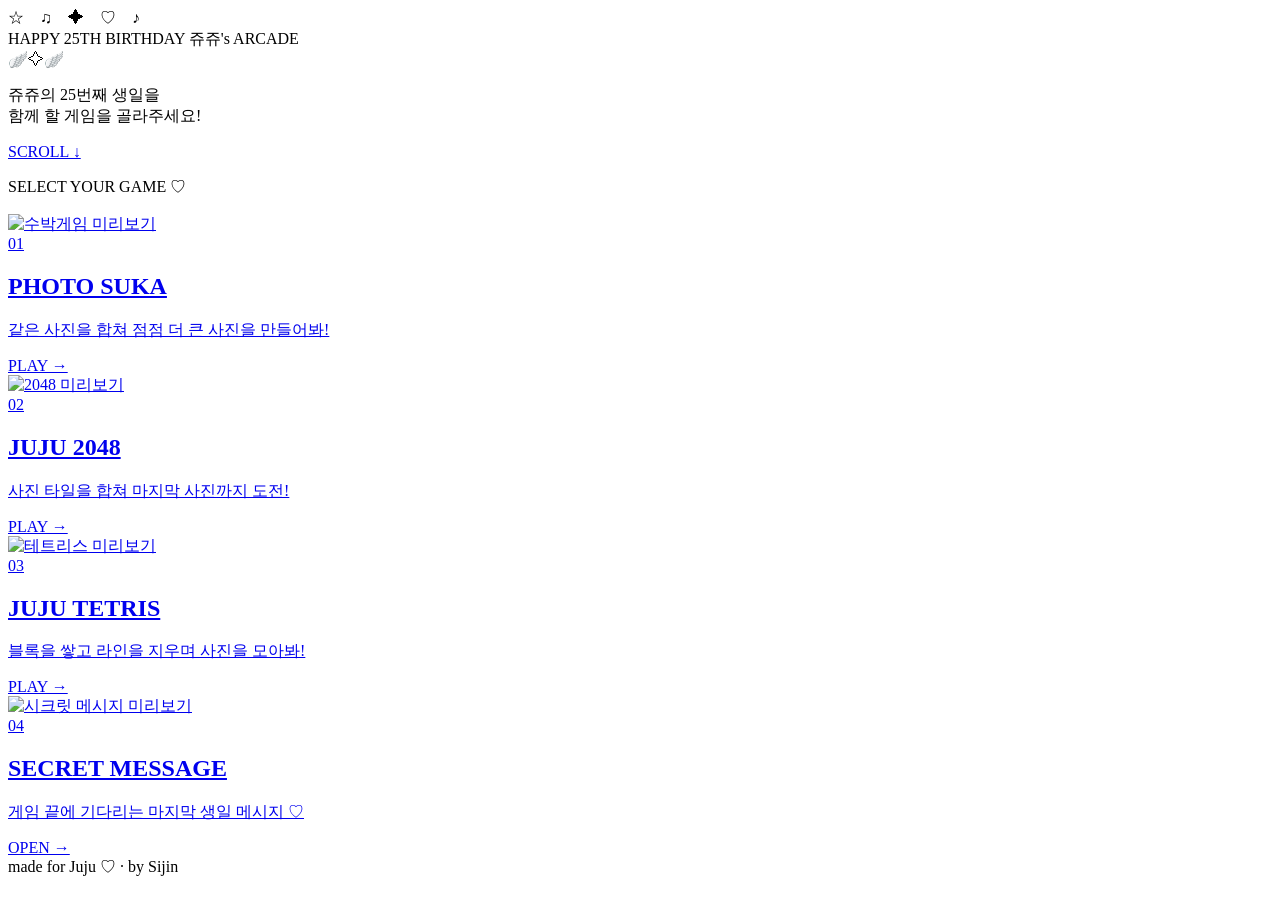
==== index.html @ b715dfc4 "Add initial HTML structure for Juju's ArcadeUP" ====
<!doctype html>
<html lang="ko">
<head>
<meta charset="utf-8">
<meta name="viewport" content="width=device-width,initial-scale=1">
<meta name="theme-color" content="#cbe9eb">
<title>쥬쥬's Arcade</title>
<link rel="stylesheet" href="style.css">
</head>
<body class="home-page">
<main class="home-wrap">
  <section class="home-cover" aria-labelledby="homeTitle">
    <div class="sparkles" aria-hidden="true">☆　♫　✦　♡　♪</div>
    <div class="home-logo" id="homeTitle">
      <span class="logo-small">HAPPY 25TH BIRTHDAY</span>
      <span class="logo-main">쥬쥬's</span>
      <span class="logo-arcade">ARCADE</span>
    </div>
    <div class="cranes" aria-hidden="true"><span>🪽</span><span>✧</span><span>🪽</span></div>
    <p class="home-copy">쥬쥬의 25번째 생일을<br>함께 할 게임을 골라주세요!</p>
    <a class="scroll-hint" href="#arcadeMenu">SCROLL ↓</a>
  </section>

  <section id="arcadeMenu" class="arcade-menu" aria-label="게임 선택">
    <p class="menu-kicker">SELECT YOUR GAME ♡</p>

    <a class="arcade-box" href="suika.html">
      <div class="arcade-thumb"><img src="game-assets/suika_11.jpg" alt="수박게임 미리보기"></div>
      <div class="arcade-text"><span class="arcade-no">01</span><h2>PHOTO SUKA</h2><p>같은 사진을 합쳐 점점 더 큰 사진을 만들어봐!</p><span class="enter">PLAY →</span></div>
    </a>

    <a class="arcade-box" href="2048.html">
      <div class="arcade-thumb"><img src="game-assets/final_2048.jpg" alt="2048 미리보기"></div>
      <div class="arcade-text"><span class="arcade-no">02</span><h2>JUJU 2048</h2><p>사진 타일을 합쳐 마지막 사진까지 도전!</p><span class="enter">PLAY →</span></div>
    </a>

    <a class="arcade-box" href="tetris.html">
      <div class="arcade-thumb"><img src="game-assets/tetris_12.jpg" alt="테트리스 미리보기"></div>
      <div class="arcade-text"><span class="arcade-no">03</span><h2>JUJU TETRIS</h2><p>블록을 쌓고 라인을 지우며 사진을 모아봐!</p><span class="enter">PLAY →</span></div>
    </a>

    <a class="arcade-box secret-box" href="secret.html">
      <div class="arcade-thumb"><img src="game-assets/secret_person.jpg" alt="시크릿 메시지 미리보기"></div>
      <div class="arcade-text"><span class="arcade-no">04</span><h2>SECRET MESSAGE</h2><p>게임 끝에 기다리는 마지막 생일 메시지 ♡</p><span class="enter">OPEN →</span></div>
    </a>
  </section>

  <footer class="home-footer">made for Juju ♡ · by Sijin</footer>
</main>
</body>
</html>
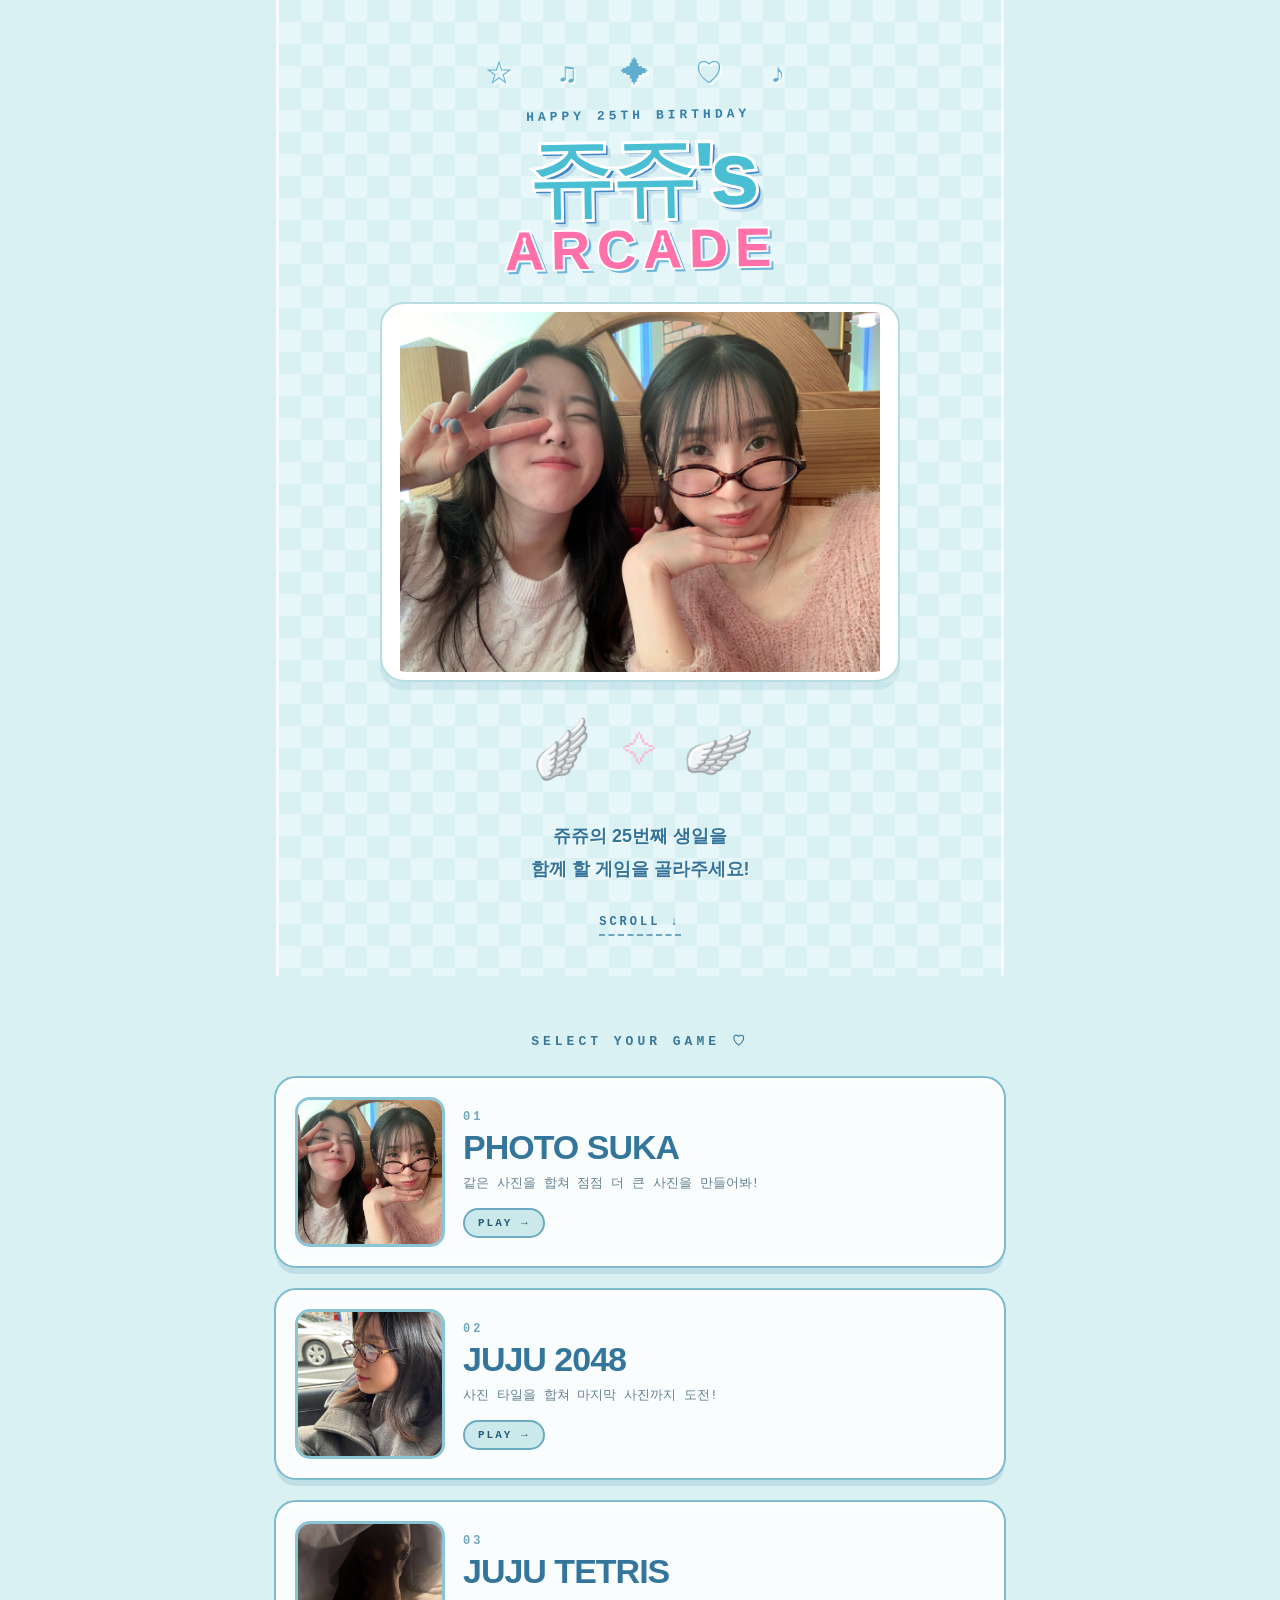
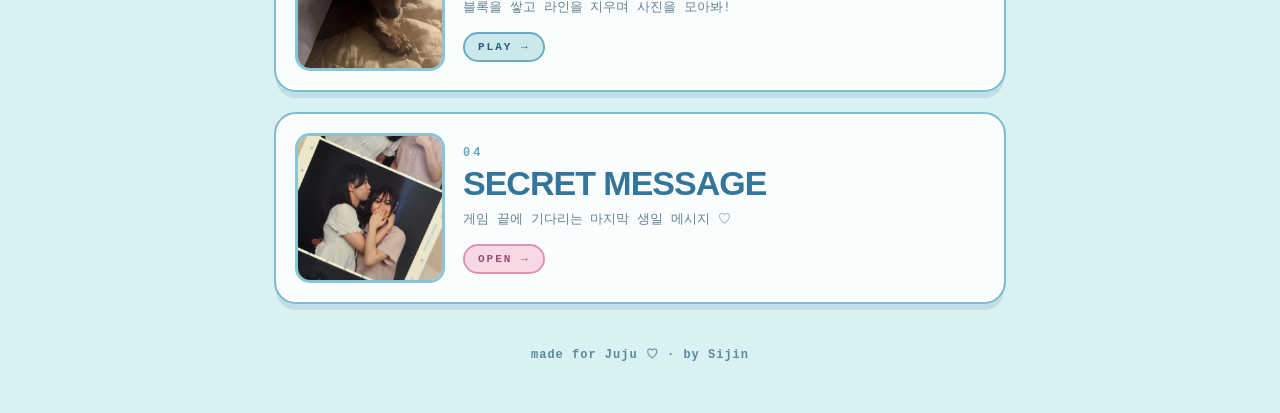
==== commit 597cfdd4: "Add files via upload" ====
--- a/index.html
+++ b/index.html
@@ -16,6 +16,7 @@
       <span class="logo-main">쥬쥬's</span>
       <span class="logo-arcade">ARCADE</span>
     </div>
+    <div class="home-photo"><img src="game-assets/home_hero.jpg" alt="쥬쥬 생일 사진"></div>
     <div class="cranes" aria-hidden="true"><span>🪽</span><span>✧</span><span>🪽</span></div>
     <p class="home-copy">쥬쥬의 25번째 생일을<br>함께 할 게임을 골라주세요!</p>
     <a class="scroll-hint" href="#arcadeMenu">SCROLL ↓</a>
--- a/style.css
+++ b/style.css
@@ -0,0 +1,45 @@
+
+:root{--accent:rgb(203,233,235);--accent-dark:#78b9c3;--ink:#17323a;--paper:#fffdf8;--panel:#f8fbfb;--line:#17323a;--muted:#698087;--shadow:#17323a;}
+*{box-sizing:border-box}html,body{margin:0;min-height:100%;font-family:"Courier New",ui-monospace,monospace;color:var(--ink);background:#f6faf9}body{background-image:linear-gradient(rgba(203,233,235,.23) 1px,transparent 1px),linear-gradient(90deg,rgba(203,233,235,.23) 1px,transparent 1px);background-size:22px 22px}.site{width:min(980px,calc(100% - 24px));margin:18px auto 36px}.topbar{border:3px solid var(--line);background:var(--paper);box-shadow:5px 5px 0 var(--shadow);padding:14px 16px;display:flex;gap:12px;align-items:center;justify-content:space-between;flex-wrap:wrap}.brand{font-weight:900;font-size:clamp(20px,4vw,30px);letter-spacing:-1px}.brand small{display:block;font-size:11px;letter-spacing:2px;color:var(--muted);margin-top:2px}.nav{display:flex;gap:7px;flex-wrap:wrap}.nav a{color:var(--ink);text-decoration:none;border:2px solid var(--line);padding:8px 10px;background:#fff;font-weight:700;font-size:12px}.nav a.active,.nav a:hover{background:var(--accent)}.page{margin-top:18px}.hero{display:flex;justify-content:space-between;align-items:end;gap:18px;margin:0 2px 14px;flex-wrap:wrap}.hero h1{margin:0;font-size:clamp(24px,6vw,42px);line-height:1}.hero p{margin:6px 0 0;color:var(--muted);font-size:13px;max-width:620px}.badge{border:2px solid var(--line);background:var(--accent);padding:7px 10px;font-weight:800;font-size:12px}.game-layout{display:grid;grid-template-columns:minmax(0,1fr) 250px;gap:16px;align-items:start}.card{border:3px solid var(--line);background:var(--paper);box-shadow:5px 5px 0 var(--shadow);padding:14px}.game-card{display:flex;justify-content:center;overflow:hidden}.side h2{font-size:14px;margin:2px 0 10px}.scoreline{display:grid;grid-template-columns:1fr 1fr;gap:8px;margin-bottom:12px}.scorebox{border:2px solid var(--line);background:var(--accent);padding:10px;text-align:center}.scorebox span{display:block;font-size:10px;color:var(--muted);font-weight:700}.scorebox strong{font-size:20px}.btn{font:inherit;font-weight:800;border:2px solid var(--line);background:#fff;color:var(--ink);padding:10px 12px;cursor:pointer;box-shadow:2px 2px 0 var(--shadow)}.btn:hover,.btn:focus{background:var(--accent)}.btn:active{transform:translate(2px,2px);box-shadow:none}.help{font-size:12px;line-height:1.55;color:var(--muted)}.thumbrow{display:flex;gap:8px;align-items:center;margin:10px 0}.thumb{width:54px;height:54px;object-fit:cover;border:2px solid var(--line);border-radius:50%;background:#fff}.pixel-canvas{display:block;width:min(100%,430px);height:auto;background:#eaf6f7;border:3px solid var(--line);touch-action:none}.photo-card{margin-top:12px;border:2px solid var(--line);padding:8px;background:#fff}.photo-card img{display:block;width:100%;aspect-ratio:1/1;object-fit:cover}.photo-card .caption{text-align:center;font-weight:800;font-size:11px;padding:7px 0 1px}.footer{text-align:center;color:var(--muted);font-size:11px;margin-top:22px}.mobile-controls{display:none;grid-template-columns:repeat(3,1fr);gap:7px;margin-top:12px}.mobile-controls .wide{grid-column:span 3}.tile-board{width:min(92vw,430px);aspect-ratio:1;border:3px solid var(--line);background:#b8d7da;padding:8px;display:grid;grid-template-columns:repeat(4,1fr);gap:8px;touch-action:none}.tile{border:2px solid rgba(23,50,58,.9);background:#fff;position:relative;overflow:hidden;display:flex;align-items:center;justify-content:center}.tile.empty{background:rgba(255,255,255,.45);border-color:rgba(23,50,58,.2)}.tile img{width:100%;height:100%;object-fit:cover}.tile .num{position:absolute;right:3px;bottom:3px;background:rgba(255,255,255,.88);border:1px solid var(--line);font-size:9px;font-weight:900;padding:1px 3px}.tetris-wrap{display:flex;justify-content:center;align-items:flex-start;gap:12px}.tetris-canvas{width:min(72vw,300px);height:auto;border:3px solid var(--line);background:#f4fbfb;image-rendering:pixelated}.next-canvas{width:120px;height:120px;border:2px solid var(--line);background:#fff;image-rendering:pixelated}.letter-stage{display:flex;justify-content:center;padding:10px 0 30px}.envelope{width:min(760px,100%);position:relative;border:4px solid var(--line);background:#fffaf0;box-shadow:8px 8px 0 var(--shadow);padding:38px clamp(18px,6vw,54px) 34px;clip-path:polygon(0 0,100% 0,100% 96%,97% 96%,97% 100%,3% 100%,3% 96%,0 96%)}.envelope:before{content:"✉";position:absolute;right:20px;top:12px;font-size:34px}.letter-title{text-align:center;font-size:clamp(28px,7vw,48px);margin:0 0 28px}.letter{white-space:pre-line;font-family:"Courier New",monospace;font-size:clamp(14px,3.4vw,19px);line-height:1.85}.strip{width:100%;margin-top:26px;border:3px solid var(--line);display:block}.secret-stamp{display:inline-block;background:var(--accent);border:2px solid var(--line);padding:6px 9px;font-weight:900;transform:rotate(-2deg);margin-bottom:18px}.overlay{position:absolute;inset:0;background:rgba(246,250,249,.92);display:none;place-items:center;text-align:center;padding:24px;z-index:10}.overlay.show{display:grid}.overlay-box{border:3px solid var(--line);background:#fff;box-shadow:5px 5px 0 var(--shadow);padding:20px;max-width:300px}.game-shell{position:relative}.level-photo{transition:transform .15s}.level-photo.pop{transform:scale(1.04) rotate(1deg)}
+@media(max-width:760px){.game-layout{grid-template-columns:1fr}.side{order:-1}.side .photo-card{display:none}.mobile-controls{display:grid}.topbar{padding:11px}.nav a{padding:7px 8px;font-size:10px}.card{padding:10px}.tetris-wrap{gap:7px}.next-canvas{width:90px;height:90px}.envelope{box-shadow:5px 5px 0 var(--shadow)}}
+
+/* 2048: show the full photo without cropping */
+.page-2048 .tile img{object-fit:contain;background:#fff}
+.page-2048 .photo-card img{object-fit:contain;background:#fff}
+
+/* targeted photo framing refinements */
+.page-2048 .photo-card img{width:100%;height:auto;aspect-ratio:auto;object-fit:contain;background:#fff;}
+.secret-photos{display:grid;grid-template-columns:1fr 1fr;margin-top:26px;border:3px solid var(--line);background:#fff;overflow:hidden;}
+.secret-photos>img,.secret-dog-frame{width:100%;aspect-ratio:1/1;display:block;}
+.secret-person{object-fit:cover;}
+.secret-dog-frame{overflow:hidden;background:#fff;position:relative;}
+.secret-dogs{width:100%;height:100%;object-fit:cover;object-position:center center;display:block;}
+@media(max-width:560px){.secret-photos{grid-template-columns:1fr}}
+
+/* Home / arcade hub */
+.home-page{background:#d9f1f3;color:#23506b;}
+.home-wrap{width:min(760px,100%);margin:0 auto;padding:0 16px 48px;overflow:hidden;}
+.home-cover{min-height:740px;padding:54px 16px 40px;display:flex;flex-direction:column;align-items:center;justify-content:center;text-align:center;position:relative;background:
+linear-gradient(45deg,rgba(255,255,255,.38) 25%,transparent 25%,transparent 75%,rgba(255,255,255,.38) 75%),
+linear-gradient(45deg,rgba(255,255,255,.38) 25%,transparent 25%,transparent 75%,rgba(255,255,255,.38) 75%);
+background-size:44px 44px;background-position:0 0,22px 22px;border-left:3px solid rgba(255,255,255,.75);border-right:3px solid rgba(255,255,255,.75);}
+.sparkles{font-size:28px;letter-spacing:9px;color:#5faed0;margin-bottom:18px;text-shadow:2px 2px 0 #fff;}
+.home-logo{display:flex;flex-direction:column;align-items:center;line-height:.9;transform:rotate(-1deg);}
+.logo-small{font-size:13px;letter-spacing:4px;font-weight:900;color:#377fab;margin-bottom:15px;}
+.logo-main{font-family:"Arial Rounded MT Bold","Trebuchet MS",sans-serif;font-size:clamp(52px,12vw,88px);font-weight:1000;letter-spacing:-5px;color:#4abed2;-webkit-text-stroke:3px #fff;text-shadow:3px 3px 0 #4286c5,6px 6px 0 rgba(66,134,197,.18);}
+.logo-arcade{font-family:"Arial Rounded MT Bold","Trebuchet MS",sans-serif;font-size:clamp(30px,7vw,54px);font-weight:1000;letter-spacing:7px;color:#ff71a8;-webkit-text-stroke:2px #fff;text-shadow:3px 3px 0 #6fb4dc;margin-top:10px;}
+
+.home-photo{width:min(520px,92%);margin:28px auto 0;padding:8px;background:#fff;border:2px solid #b8dde2;border-radius:24px;box-shadow:0 8px 0 rgba(91,157,177,.14)}
+.home-photo img{display:block;width:100%;height:auto;max-height:360px;object-fit:contain;border-radius:16px}
+.cranes{display:flex;align-items:center;gap:28px;font-size:52px;margin:38px 0 26px;color:#7ba7df}.cranes span:nth-child(2){font-size:34px;color:#f8b9d5}.cranes span:first-child{transform:rotate(-12deg)}.cranes span:last-child{transform:rotate(12deg)}
+.home-copy{font-family:"Arial Rounded MT Bold","Trebuchet MS",sans-serif;font-size:18px;line-height:1.8;font-weight:900;color:#34749b;margin:10px 0 30px;text-shadow:1px 1px 0 #fff;}
+.scroll-hint{font-weight:900;font-size:12px;letter-spacing:3px;color:#34749b;text-decoration:none;border-bottom:2px dashed #6aa6c1;padding-bottom:5px;}
+.arcade-menu{padding:56px 0 14px;display:flex;flex-direction:column;gap:24px;}
+.menu-kicker{text-align:center;font-size:13px;letter-spacing:4px;font-weight:900;color:#397899;margin:0 0 4px;}
+.arcade-box{display:grid;grid-template-columns:150px 1fr;gap:18px;align-items:center;text-decoration:none;color:#244d63;background:rgba(255,255,255,.86);border:3px solid #fff;outline:2px solid #7dbbce;border-radius:20px;padding:16px;box-shadow:0 8px 0 rgba(72,135,164,.18);transition:transform .15s ease,box-shadow .15s ease;}
+.arcade-box:hover,.arcade-box:focus{transform:translateY(-3px);box-shadow:0 11px 0 rgba(72,135,164,.22);}
+.arcade-thumb{width:150px;aspect-ratio:1;border-radius:15px;overflow:hidden;border:3px solid #89c5d6;background:#fff;}
+.arcade-thumb img{width:100%;height:100%;object-fit:cover;display:block;}
+.arcade-text{min-width:0}.arcade-no{font-size:12px;font-weight:900;letter-spacing:3px;color:#70a7bd}.arcade-text h2{margin:3px 0 7px;font-family:"Arial Rounded MT Bold","Trebuchet MS",sans-serif;font-size:clamp(23px,5vw,34px);letter-spacing:-1px;color:#34769b}.arcade-text p{margin:0 0 14px;font-size:13px;line-height:1.55;color:#648191}.enter{display:inline-block;background:#cbe9eb;border:2px solid #6cabc2;border-radius:999px;padding:7px 13px;font-size:11px;font-weight:900;letter-spacing:2px;color:#285d7a}.secret-box .enter{background:#f9d8e6;border-color:#dc94b2;color:#9b4d70}.home-footer{text-align:center;padding:30px 0 6px;color:#5d899c;font-size:12px;font-weight:800;letter-spacing:1px;}
+@media(max-width:600px){.home-wrap{padding-left:10px;padding-right:10px}.home-cover{min-height:660px}.sparkles{font-size:22px;letter-spacing:5px}.cranes{font-size:44px;gap:20px}.arcade-box{grid-template-columns:108px 1fr;gap:13px;padding:12px;border-radius:16px}.arcade-thumb{width:108px}.arcade-text h2{font-size:22px}.arcade-text p{font-size:12px}.logo-main{-webkit-text-stroke:2px #fff}.logo-arcade{-webkit-text-stroke:1.5px #fff}}
+@media(max-width:390px){.arcade-box{grid-template-columns:1fr}.arcade-thumb{width:100%;aspect-ratio:16/9}.arcade-text{text-align:center}}
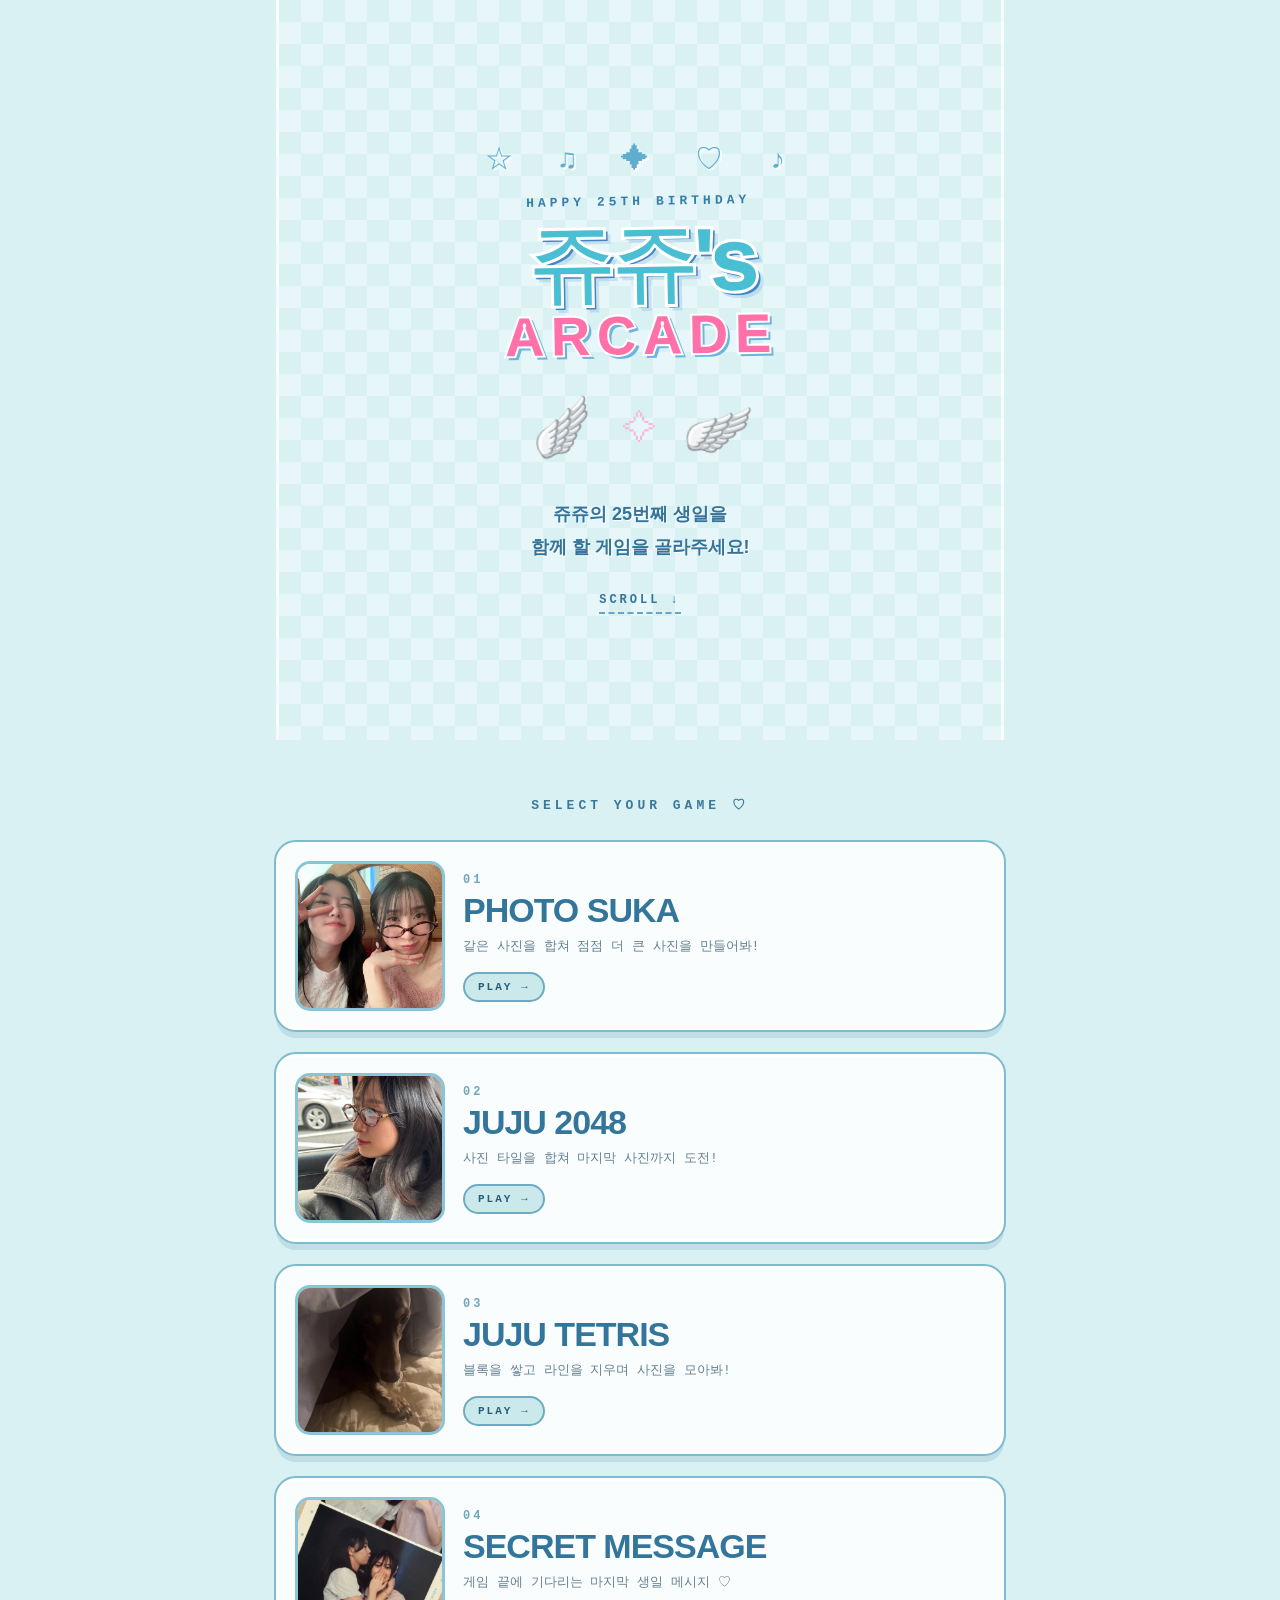
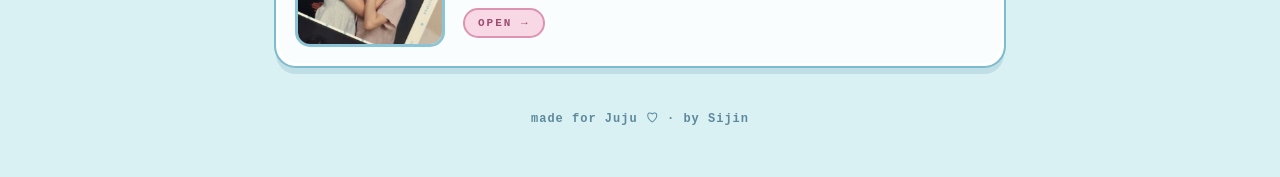
==== commit 6e028f4f: "v2" ====
--- a/index.html
+++ b/index.html
@@ -5,6 +5,17 @@
 <meta name="viewport" content="width=device-width,initial-scale=1">
 <meta name="theme-color" content="#cbe9eb">
 <title>쥬쥬's Arcade</title>
+<meta name="description" content="쥬쥬의 25번째 생일을 함께 할 게임을 골라주세요!">
+<meta property="og:type" content="website">
+<meta property="og:title" content="쥬쥬's Arcade">
+<meta property="og:description" content="쥬쥬의 25번째 생일을 함께 할 게임을 골라주세요!">
+<meta property="og:url" content="https://jiwooarcade.vercel.app/">
+<meta property="og:image" content="https://jiwooarcade.vercel.app/game-assets/social_preview.png">
+<meta property="og:image:type" content="image/png">
+<meta name="twitter:card" content="summary_large_image">
+<meta name="twitter:title" content="쥬쥬's Arcade">
+<meta name="twitter:description" content="쥬쥬의 25번째 생일을 함께 할 게임을 골라주세요!">
+<meta name="twitter:image" content="https://jiwooarcade.vercel.app/game-assets/social_preview.png">
 <link rel="stylesheet" href="style.css">
 </head>
 <body class="home-page">
@@ -16,7 +27,6 @@
       <span class="logo-main">쥬쥬's</span>
       <span class="logo-arcade">ARCADE</span>
     </div>
-    <div class="home-photo"><img src="game-assets/home_hero.jpg" alt="쥬쥬 생일 사진"></div>
     <div class="cranes" aria-hidden="true"><span>🪽</span><span>✧</span><span>🪽</span></div>
     <p class="home-copy">쥬쥬의 25번째 생일을<br>함께 할 게임을 골라주세요!</p>
     <a class="scroll-hint" href="#arcadeMenu">SCROLL ↓</a>
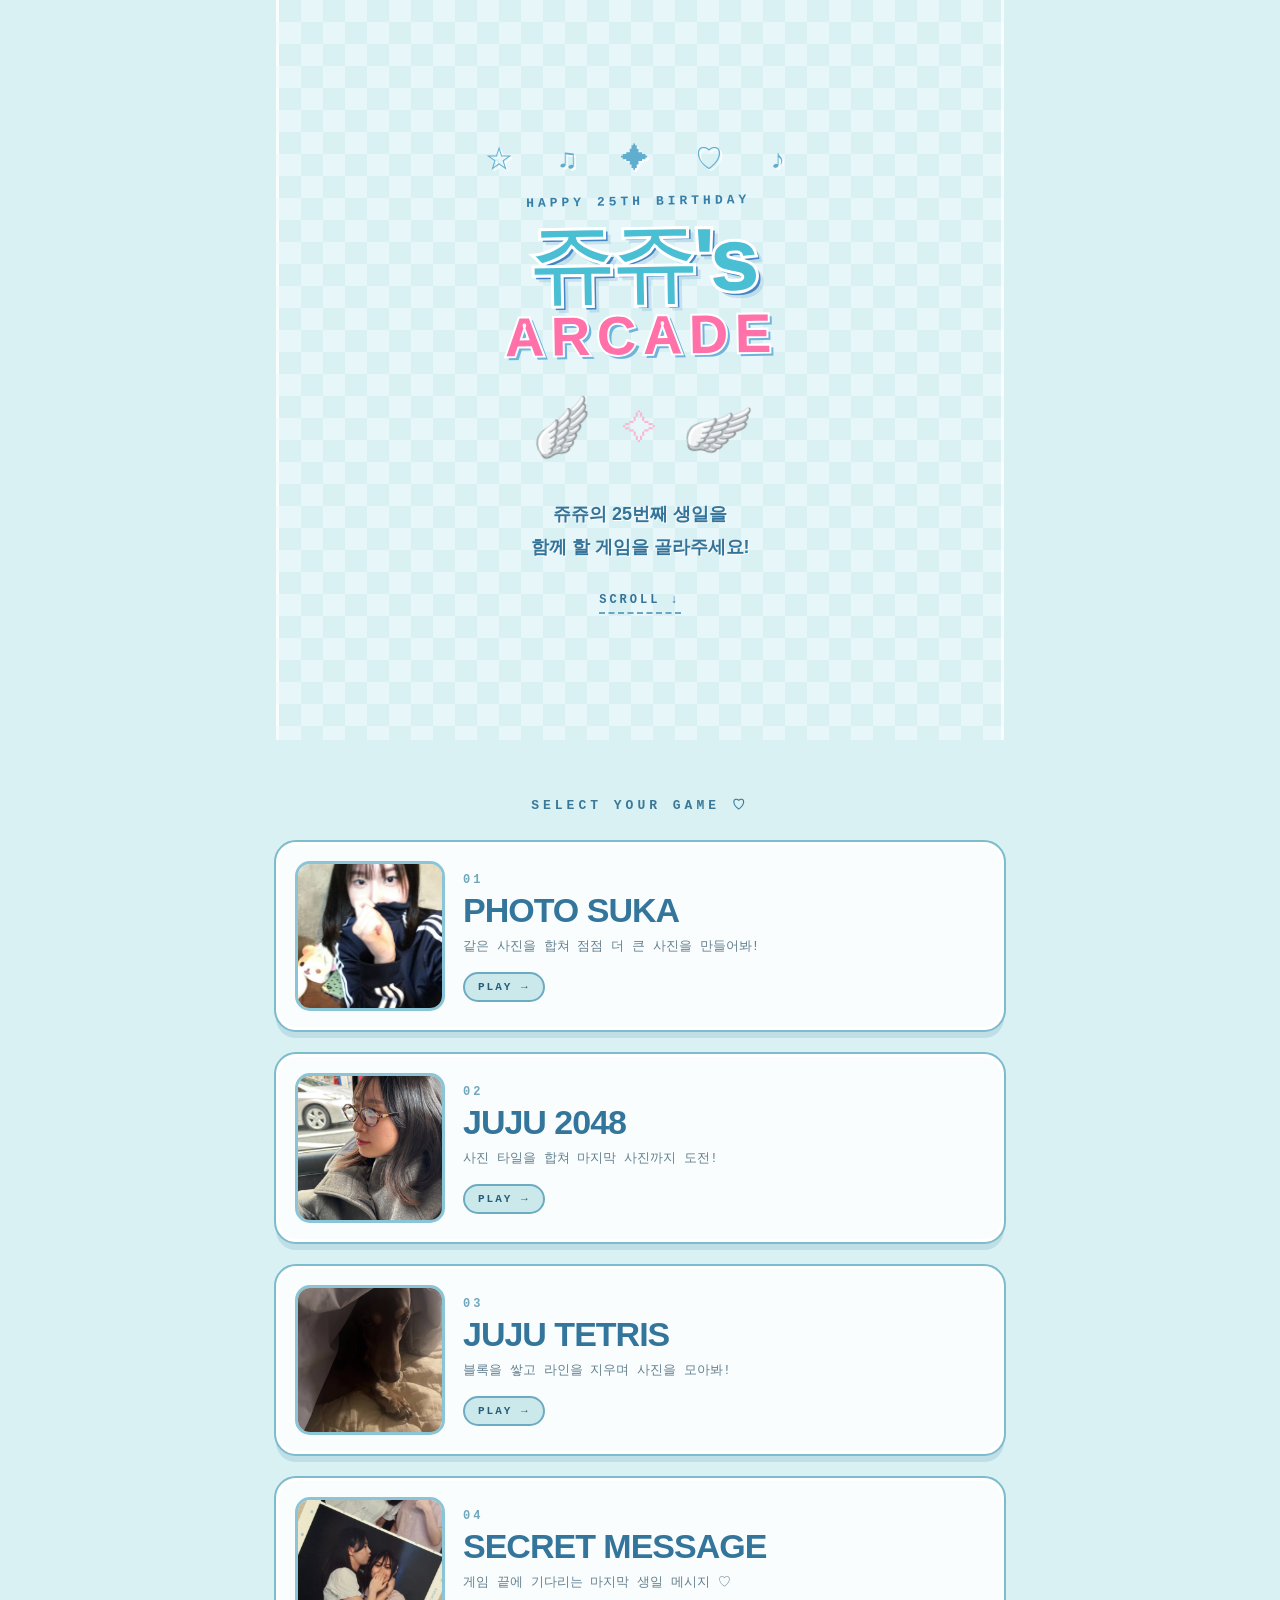
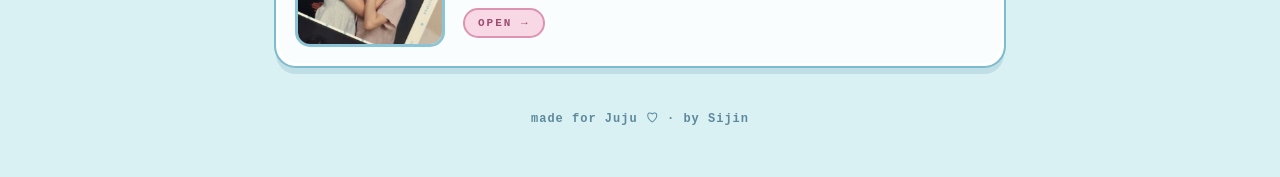
==== commit ce3dbd0d: "Add files via upload" ====
--- a/index.html
+++ b/index.html
@@ -10,12 +10,15 @@
 <meta property="og:title" content="쥬쥬's Arcade">
 <meta property="og:description" content="쥬쥬의 25번째 생일을 함께 할 게임을 골라주세요!">
 <meta property="og:url" content="https://jiwooarcade.vercel.app/">
-<meta property="og:image" content="https://jiwooarcade.vercel.app/game-assets/social_preview.png">
-<meta property="og:image:type" content="image/png">
+<meta property="og:image" content="https://jiwooarcade.vercel.app/game-assets/og-preview-20261102.jpg">
+<meta property="og:image:type" content="image/jpeg">
+<meta property="og:image:width" content="1200">
+<meta property="og:image:height" content="630">
+<meta property="og:image:alt" content="쥬쥬's Arcade 메인 화면">
 <meta name="twitter:card" content="summary_large_image">
 <meta name="twitter:title" content="쥬쥬's Arcade">
 <meta name="twitter:description" content="쥬쥬의 25번째 생일을 함께 할 게임을 골라주세요!">
-<meta name="twitter:image" content="https://jiwooarcade.vercel.app/game-assets/social_preview.png">
+<meta name="twitter:image" content="https://jiwooarcade.vercel.app/game-assets/og-preview-20261102.jpg">
 <link rel="stylesheet" href="style.css">
 </head>
 <body class="home-page">
@@ -36,7 +39,7 @@
     <p class="menu-kicker">SELECT YOUR GAME ♡</p>
 
     <a class="arcade-box" href="suika.html">
-      <div class="arcade-thumb"><img src="game-assets/suika_11.jpg" alt="수박게임 미리보기"></div>
+      <div class="arcade-thumb"><img src="game-assets/home_suika.jpg" alt="수박게임 미리보기"></div>
       <div class="arcade-text"><span class="arcade-no">01</span><h2>PHOTO SUKA</h2><p>같은 사진을 합쳐 점점 더 큰 사진을 만들어봐!</p><span class="enter">PLAY →</span></div>
     </a>
 
--- a/style.css
+++ b/style.css
@@ -1,7 +1,8 @@
 
 :root{--accent:rgb(203,233,235);--accent-dark:#78b9c3;--ink:#17323a;--paper:#fffdf8;--panel:#f8fbfb;--line:#17323a;--muted:#698087;--shadow:#17323a;}
-*{box-sizing:border-box}html,body{margin:0;min-height:100%;font-family:"Courier New",ui-monospace,monospace;color:var(--ink);background:#f6faf9}body{background-image:linear-gradient(rgba(203,233,235,.23) 1px,transparent 1px),linear-gradient(90deg,rgba(203,233,235,.23) 1px,transparent 1px);background-size:22px 22px}.site{width:min(980px,calc(100% - 24px));margin:18px auto 36px}.topbar{border:3px solid var(--line);background:var(--paper);box-shadow:5px 5px 0 var(--shadow);padding:14px 16px;display:flex;gap:12px;align-items:center;justify-content:space-between;flex-wrap:wrap}.brand{font-weight:900;font-size:clamp(20px,4vw,30px);letter-spacing:-1px}.brand small{display:block;font-size:11px;letter-spacing:2px;color:var(--muted);margin-top:2px}.nav{display:flex;gap:7px;flex-wrap:wrap}.nav a{color:var(--ink);text-decoration:none;border:2px solid var(--line);padding:8px 10px;background:#fff;font-weight:700;font-size:12px}.nav a.active,.nav a:hover{background:var(--accent)}.page{margin-top:18px}.hero{display:flex;justify-content:space-between;align-items:end;gap:18px;margin:0 2px 14px;flex-wrap:wrap}.hero h1{margin:0;font-size:clamp(24px,6vw,42px);line-height:1}.hero p{margin:6px 0 0;color:var(--muted);font-size:13px;max-width:620px}.badge{border:2px solid var(--line);background:var(--accent);padding:7px 10px;font-weight:800;font-size:12px}.game-layout{display:grid;grid-template-columns:minmax(0,1fr) 250px;gap:16px;align-items:start}.card{border:3px solid var(--line);background:var(--paper);box-shadow:5px 5px 0 var(--shadow);padding:14px}.game-card{display:flex;justify-content:center;overflow:hidden}.side h2{font-size:14px;margin:2px 0 10px}.scoreline{display:grid;grid-template-columns:1fr 1fr;gap:8px;margin-bottom:12px}.scorebox{border:2px solid var(--line);background:var(--accent);padding:10px;text-align:center}.scorebox span{display:block;font-size:10px;color:var(--muted);font-weight:700}.scorebox strong{font-size:20px}.btn{font:inherit;font-weight:800;border:2px solid var(--line);background:#fff;color:var(--ink);padding:10px 12px;cursor:pointer;box-shadow:2px 2px 0 var(--shadow)}.btn:hover,.btn:focus{background:var(--accent)}.btn:active{transform:translate(2px,2px);box-shadow:none}.help{font-size:12px;line-height:1.55;color:var(--muted)}.thumbrow{display:flex;gap:8px;align-items:center;margin:10px 0}.thumb{width:54px;height:54px;object-fit:cover;border:2px solid var(--line);border-radius:50%;background:#fff}.pixel-canvas{display:block;width:min(100%,430px);height:auto;background:#eaf6f7;border:3px solid var(--line);touch-action:none}.photo-card{margin-top:12px;border:2px solid var(--line);padding:8px;background:#fff}.photo-card img{display:block;width:100%;aspect-ratio:1/1;object-fit:cover}.photo-card .caption{text-align:center;font-weight:800;font-size:11px;padding:7px 0 1px}.footer{text-align:center;color:var(--muted);font-size:11px;margin-top:22px}.mobile-controls{display:none;grid-template-columns:repeat(3,1fr);gap:7px;margin-top:12px}.mobile-controls .wide{grid-column:span 3}.tile-board{width:min(92vw,430px);aspect-ratio:1;border:3px solid var(--line);background:#b8d7da;padding:8px;display:grid;grid-template-columns:repeat(4,1fr);gap:8px;touch-action:none}.tile{border:2px solid rgba(23,50,58,.9);background:#fff;position:relative;overflow:hidden;display:flex;align-items:center;justify-content:center}.tile.empty{background:rgba(255,255,255,.45);border-color:rgba(23,50,58,.2)}.tile img{width:100%;height:100%;object-fit:cover}.tile .num{position:absolute;right:3px;bottom:3px;background:rgba(255,255,255,.88);border:1px solid var(--line);font-size:9px;font-weight:900;padding:1px 3px}.tetris-wrap{display:flex;justify-content:center;align-items:flex-start;gap:12px}.tetris-canvas{width:min(72vw,300px);height:auto;border:3px solid var(--line);background:#f4fbfb;image-rendering:pixelated}.next-canvas{width:120px;height:120px;border:2px solid var(--line);background:#fff;image-rendering:pixelated}.letter-stage{display:flex;justify-content:center;padding:10px 0 30px}.envelope{width:min(760px,100%);position:relative;border:4px solid var(--line);background:#fffaf0;box-shadow:8px 8px 0 var(--shadow);padding:38px clamp(18px,6vw,54px) 34px;clip-path:polygon(0 0,100% 0,100% 96%,97% 96%,97% 100%,3% 100%,3% 96%,0 96%)}.envelope:before{content:"✉";position:absolute;right:20px;top:12px;font-size:34px}.letter-title{text-align:center;font-size:clamp(28px,7vw,48px);margin:0 0 28px}.letter{white-space:pre-line;font-family:"Courier New",monospace;font-size:clamp(14px,3.4vw,19px);line-height:1.85}.strip{width:100%;margin-top:26px;border:3px solid var(--line);display:block}.secret-stamp{display:inline-block;background:var(--accent);border:2px solid var(--line);padding:6px 9px;font-weight:900;transform:rotate(-2deg);margin-bottom:18px}.overlay{position:absolute;inset:0;background:rgba(246,250,249,.92);display:none;place-items:center;text-align:center;padding:24px;z-index:10}.overlay.show{display:grid}.overlay-box{border:3px solid var(--line);background:#fff;box-shadow:5px 5px 0 var(--shadow);padding:20px;max-width:300px}.game-shell{position:relative}.level-photo{transition:transform .15s}.level-photo.pop{transform:scale(1.04) rotate(1deg)}
-@media(max-width:760px){.game-layout{grid-template-columns:1fr}.side{order:-1}.side .photo-card{display:none}.mobile-controls{display:grid}.topbar{padding:11px}.nav a{padding:7px 8px;font-size:10px}.card{padding:10px}.tetris-wrap{gap:7px}.next-canvas{width:90px;height:90px}.envelope{box-shadow:5px 5px 0 var(--shadow)}}
+*{box-sizing:border-box}html,body{margin:0;min-height:100%;font-family:"Courier New",ui-monospace,monospace;color:var(--ink);background:#f6faf9}body{background-image:linear-gradient(rgba(203,233,235,.23) 1px,transparent 1px),linear-gradient(90deg,rgba(203,233,235,.23) 1px,transparent 1px);background-size:22px 22px}.site{width:min(980px,calc(100% - 24px));margin:18px auto 36px}.topbar{border:3px solid var(--line);background:var(--paper);box-shadow:5px 5px 0 var(--shadow);padding:14px 16px;display:flex;gap:12px;align-items:center;justify-content:space-between;flex-wrap:wrap}.brand{font-weight:900;font-size:clamp(20px,4vw,30px);letter-spacing:-1px}.brand small{display:block;font-size:11px;letter-spacing:2px;color:var(--muted);margin-top:2px}.nav{display:flex;gap:7px;flex-wrap:wrap}.nav a{color:var(--ink);text-decoration:none;border:2px solid var(--line);padding:8px 10px;background:#fff;font-weight:700;font-size:12px}.nav a.active,.nav a:hover{background:var(--accent)}.page{margin-top:18px}.hero{display:flex;justify-content:space-between;align-items:end;gap:18px;margin:0 2px 14px;flex-wrap:wrap}.hero h1{margin:0;font-size:clamp(24px,6vw,42px);line-height:1}.hero p{margin:6px 0 0;color:var(--muted);font-size:13px;max-width:620px}.badge{border:2px solid var(--line);background:var(--accent);padding:7px 10px;font-weight:800;font-size:12px}.game-layout{display:grid;grid-template-columns:minmax(0,1fr) 250px;gap:16px;align-items:start}.card{border:3px solid var(--line);background:var(--paper);box-shadow:5px 5px 0 var(--shadow);padding:14px}.game-card{display:flex;justify-content:center;overflow:hidden}.side h2{font-size:14px;margin:2px 0 10px}.scoreline{display:grid;grid-template-columns:1fr 1fr;gap:8px;margin-bottom:12px}.scorebox{border:2px solid var(--line);background:var(--accent);padding:10px;text-align:center}.scorebox span{display:block;font-size:10px;color:var(--muted);font-weight:700}.scorebox strong{font-size:20px}.btn{font:inherit;font-weight:800;border:2px solid var(--line);background:#fff;color:var(--ink);padding:10px 12px;cursor:pointer;box-shadow:2px 2px 0 var(--shadow)}.btn:hover,.btn:focus{background:var(--accent)}.btn:active{transform:translate(2px,2px);box-shadow:none}.help{font-size:12px;line-height:1.55;color:var(--muted)}.thumbrow{display:flex;gap:8px;align-items:center;margin:10px 0}.thumb{width:54px;height:54px;object-fit:cover;border:2px solid var(--line);border-radius:50%;background:#fff}.pixel-canvas{display:block;width:min(100%,430px);height:auto;background:#eaf6f7;border:3px solid var(--line);touch-action:none}.photo-card{margin-top:12px;border:2px solid var(--line);padding:8px;background:#fff}.photo-card img{display:block;width:100%;aspect-ratio:1/1;object-fit:cover}.photo-card .caption{text-align:center;font-weight:800;font-size:11px;padding:7px 0 1px}.footer{text-align:center;color:var(--muted);font-size:11px;margin-top:22px}.mobile-controls{display:none;grid-template-columns:repeat(3,1fr);gap:7px;margin-top:12px}.mobile-controls .wide{grid-column:span 3}.tile-board{width:min(92vw,430px);aspect-ratio:1;border:3px solid var(--line);background:#b8d7da;padding:8px;display:grid;grid-template-columns:repeat(4,1fr);gap:8px;touch-action:none}.tile{border:2px solid rgba(23,50,58,.9);background:#fff;position:relative;overflow:hidden;display:flex;align-items:center;justify-content:center}.tile.empty{background:rgba(255,255,255,.45);border-color:rgba(23,50,58,.2)}.tile img{width:100%;height:100%;object-fit:cover}.tile .num{position:absolute;right:3px;bottom:3px;background:rgba(255,255,255,.88);border:1px solid var(--line);font-size:9px;font-weight:900;padding:1px 3px}.tetris-wrap{display:flex;justify-content:center;align-items:flex-start;gap:12px;width:100%}.tetris-side-panel{display:flex;flex-direction:column;align-items:stretch;gap:10px;flex:0 0 auto}.tetris-canvas{width:min(72vw,300px);height:auto;border:3px solid var(--line);background:#f4fbfb;image-rendering:pixelated}.next-canvas{width:120px;height:120px;border:2px solid var(--line);background:#fff;image-rendering:pixelated}.letter-stage{display:flex;justify-content:center;padding:10px 0 30px}.envelope{width:min(760px,100%);position:relative;border:4px solid var(--line);background:#fffaf0;box-shadow:8px 8px 0 var(--shadow);padding:38px clamp(18px,6vw,54px) 34px;clip-path:polygon(0 0,100% 0,100% 96%,97% 96%,97% 100%,3% 100%,3% 96%,0 96%)}.envelope:before{content:"✉";position:absolute;right:20px;top:12px;font-size:34px}.letter-title{text-align:center;font-size:clamp(28px,7vw,48px);margin:0 0 28px}.letter{white-space:pre-line;font-family:"Courier New",monospace;font-size:clamp(14px,3.4vw,19px);line-height:1.85}.strip{width:100%;margin-top:26px;border:3px solid var(--line);display:block}.secret-stamp{display:inline-block;background:var(--accent);border:2px solid var(--line);padding:6px 9px;font-weight:900;transform:rotate(-2deg);margin-bottom:18px}.overlay{position:absolute;inset:0;background:rgba(246,250,249,.92);display:none;place-items:center;text-align:center;padding:24px;z-index:10}.overlay.show{display:grid}.overlay-box{border:3px solid var(--line);background:#fff;box-shadow:5px 5px 0 var(--shadow);padding:20px;max-width:300px}.game-shell{position:relative}.level-photo{transition:transform .15s}.level-photo.pop{transform:scale(1.04) rotate(1deg)}
+.mobile-level-photo{display:none}
+@media(max-width:760px){.game-layout{grid-template-columns:1fr}.side{order:-1}.side .photo-card{display:none}.mobile-level-photo{display:block;margin-top:4px}.mobile-level-photo img{width:100%;aspect-ratio:1/1;object-fit:cover}.mobile-level-photo .caption{font-size:9px;padding:5px 0 0}.topbar{padding:11px}.nav a{padding:7px 8px;font-size:10px}.card{padding:10px}.tetris-wrap{display:grid;grid-template-columns:minmax(0,1fr) 92px;gap:8px;align-items:start;width:100%}.tetris-canvas{width:100%;max-width:300px;justify-self:center}.tetris-side-panel{width:92px;gap:8px}.next-canvas{width:92px;height:92px}.mobile-controls{display:grid;grid-template-columns:1fr 1fr;gap:6px;margin-top:0}.mobile-controls .btn{min-width:0;width:100%;height:44px;padding:6px 2px;font-size:18px;box-shadow:1px 1px 0 var(--shadow)}.mobile-controls .wide{grid-column:auto}.envelope{box-shadow:5px 5px 0 var(--shadow)}}
 
 /* 2048: show the full photo without cropping */
 .page-2048 .tile img{object-fit:contain;background:#fff}
